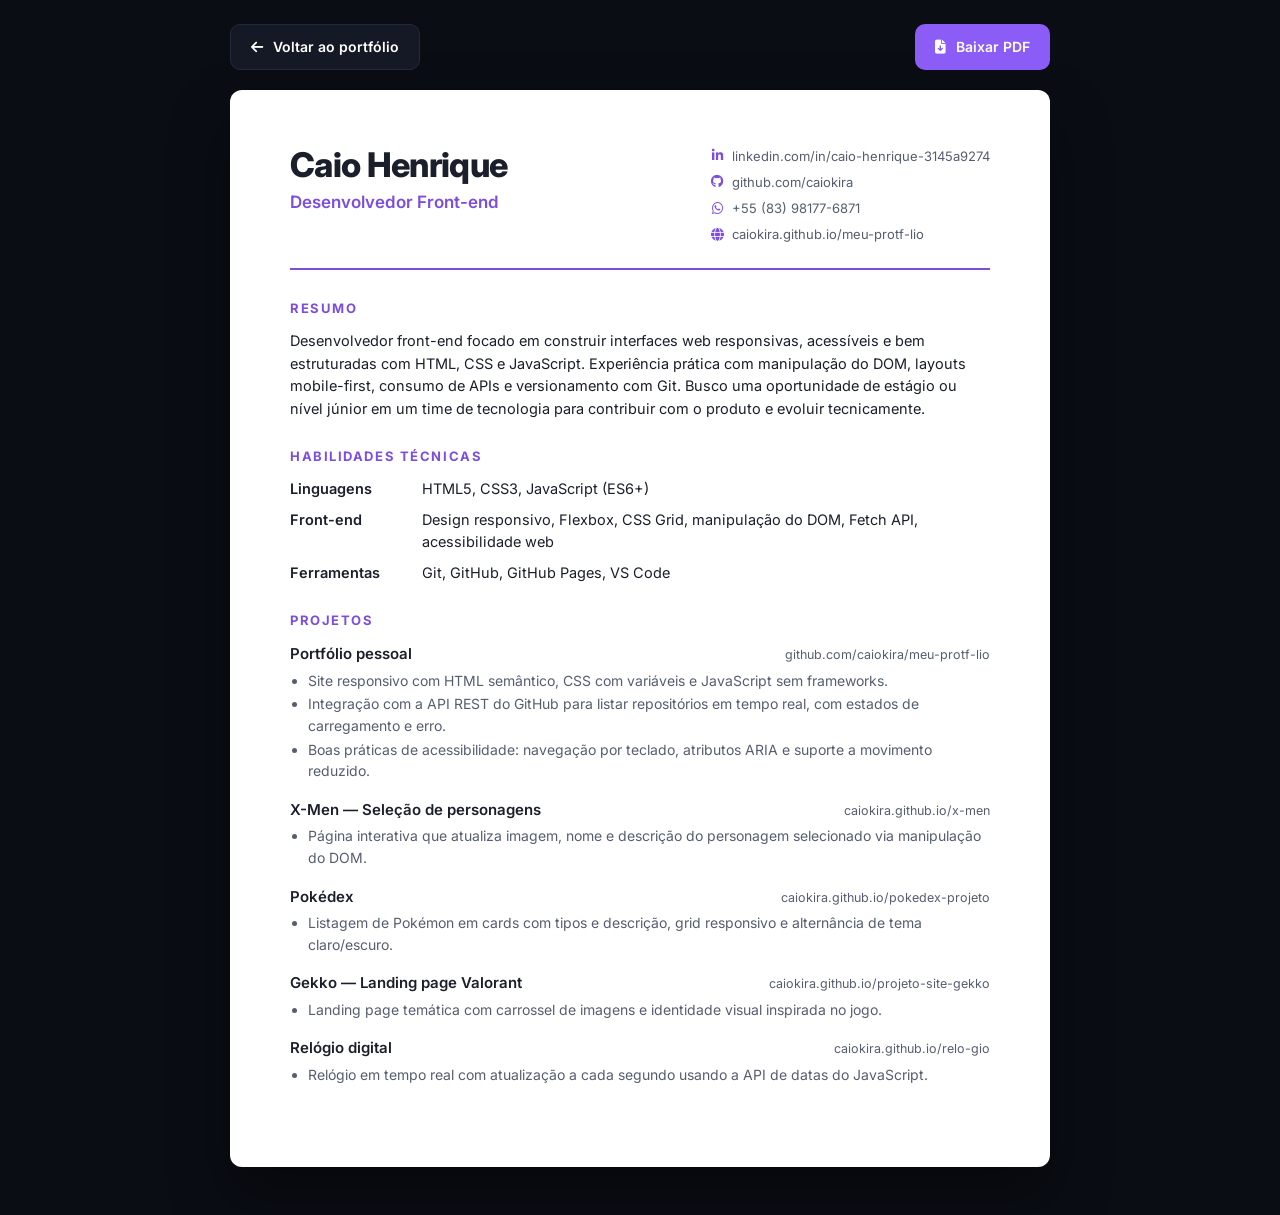
==== curriculo.html @ 42cfe8fe "Adiciona currículo e integração com a API do GitHub - Nova página curriculo.html com layout de impre" ====
<!DOCTYPE html>
<html lang="pt-BR">
<head>
    <meta charset="UTF-8">
    <meta name="viewport" content="width=device-width, initial-scale=1.0">
    <title>Currículo | Caio Henrique — Desenvolvedor Front-end</title>
    <meta name="description" content="Currículo de Caio Henrique, desenvolvedor front-end.">
    <meta name="robots" content="noindex">

    <link rel="icon" href="data:image/svg+xml,<svg xmlns='http://www.w3.org/2000/svg' viewBox='0 0 64 64'><rect width='64' height='64' rx='14' fill='%230a0d14'/><text x='50%' y='54%' text-anchor='middle' dominant-baseline='middle' font-family='monospace' font-weight='700' font-size='28' fill='%238b5cf6'>CH</text></svg>">

    <link rel="stylesheet" href="https://cdnjs.cloudflare.com/ajax/libs/font-awesome/6.5.2/css/all.min.css">
    <link rel="preconnect" href="https://fonts.googleapis.com">
    <link rel="preconnect" href="https://fonts.gstatic.com" crossorigin>
    <link href="https://fonts.googleapis.com/css2?family=Inter:wght@400;500;600;700;800&display=swap" rel="stylesheet">

    <link rel="stylesheet" href="./src/css/reset.css">
    <link rel="stylesheet" href="./src/css/curriculo.css">
</head>
<body>
    <div class="barra-acoes">
        <a href="./index.html" class="acao acao-secundaria">
            <i class="fa-solid fa-arrow-left"></i> Voltar ao portfólio
        </a>
        <button type="button" class="acao acao-primaria" id="baixar-pdf">
            <i class="fa-solid fa-file-arrow-down"></i> Baixar PDF
        </button>
    </div>

    <main class="folha">
        <header class="cv-cabecalho">
            <div>
                <h1>Caio Henrique</h1>
                <p class="cv-cargo">Desenvolvedor Front-end</p>
            </div>
            <ul class="cv-contatos">
                <li>
                    <i class="fa-brands fa-linkedin-in"></i>
                    <a href="https://www.linkedin.com/in/caio-henrique-3145a9274/">linkedin.com/in/caio-henrique-3145a9274</a>
                </li>
                <li>
                    <i class="fa-brands fa-github"></i>
                    <a href="https://github.com/caiokira">github.com/caiokira</a>
                </li>
                <li>
                    <i class="fa-brands fa-whatsapp"></i>
                    <a href="https://wa.me/5583981776871">+55 (83) 98177-6871</a>
                </li>
                <li>
                    <i class="fa-solid fa-globe"></i>
                    <a href="https://caiokira.github.io/meu-protf-lio/">caiokira.github.io/meu-protf-lio</a>
                </li>
            </ul>
        </header>

        <section class="cv-secao">
            <h2>Resumo</h2>
            <p>
                Desenvolvedor front-end focado em construir interfaces web responsivas, acessíveis e bem
                estruturadas com HTML, CSS e JavaScript. Experiência prática com manipulação do DOM,
                layouts mobile-first, consumo de APIs e versionamento com Git. Busco uma oportunidade
                de estágio ou nível júnior em um time de tecnologia para contribuir com o produto e
                evoluir tecnicamente.
            </p>
        </section>

        <section class="cv-secao">
            <h2>Habilidades técnicas</h2>
            <dl class="cv-habilidades">
                <div>
                    <dt>Linguagens</dt>
                    <dd>HTML5, CSS3, JavaScript (ES6+)</dd>
                </div>
                <div>
                    <dt>Front-end</dt>
                    <dd>Design responsivo, Flexbox, CSS Grid, manipulação do DOM, Fetch API, acessibilidade web</dd>
                </div>
                <div>
                    <dt>Ferramentas</dt>
                    <dd>Git, GitHub, GitHub Pages, VS Code</dd>
                </div>
            </dl>
        </section>

        <section class="cv-secao">
            <h2>Projetos</h2>

            <article class="cv-projeto">
                <div class="cv-projeto-topo">
                    <h3>Portfólio pessoal</h3>
                    <a href="https://github.com/caiokira/meu-protf-lio">github.com/caiokira/meu-protf-lio</a>
                </div>
                <ul>
                    <li>Site responsivo com HTML semântico, CSS com variáveis e JavaScript sem frameworks.</li>
                    <li>Integração com a API REST do GitHub para listar repositórios em tempo real, com estados de carregamento e erro.</li>
                    <li>Boas práticas de acessibilidade: navegação por teclado, atributos ARIA e suporte a movimento reduzido.</li>
                </ul>
            </article>

            <article class="cv-projeto">
                <div class="cv-projeto-topo">
                    <h3>X-Men — Seleção de personagens</h3>
                    <a href="https://caiokira.github.io/x-men/">caiokira.github.io/x-men</a>
                </div>
                <ul>
                    <li>Página interativa que atualiza imagem, nome e descrição do personagem selecionado via manipulação do DOM.</li>
                </ul>
            </article>

            <article class="cv-projeto">
                <div class="cv-projeto-topo">
                    <h3>Pokédex</h3>
                    <a href="https://caiokira.github.io/pokedex-projeto">caiokira.github.io/pokedex-projeto</a>
                </div>
                <ul>
                    <li>Listagem de Pokémon em cards com tipos e descrição, grid responsivo e alternância de tema claro/escuro.</li>
                </ul>
            </article>

            <article class="cv-projeto">
                <div class="cv-projeto-topo">
                    <h3>Gekko — Landing page Valorant</h3>
                    <a href="https://caiokira.github.io/projeto-site-gekko/">caiokira.github.io/projeto-site-gekko</a>
                </div>
                <ul>
                    <li>Landing page temática com carrossel de imagens e identidade visual inspirada no jogo.</li>
                </ul>
            </article>

            <article class="cv-projeto">
                <div class="cv-projeto-topo">
                    <h3>Relógio digital</h3>
                    <a href="https://caiokira.github.io/relo-gio/">caiokira.github.io/relo-gio</a>
                </div>
                <ul>
                    <li>Relógio em tempo real com atualização a cada segundo usando a API de datas do JavaScript.</li>
                </ul>
            </article>
        </section>
    </main>

    <script>
        document.getElementById('baixar-pdf').addEventListener('click', () => window.print());
    </script>
</body>
</html>
---- src/css/curriculo.css ----
:root {
    --cor-fundo: #0a0d14;
    --cor-folha: #ffffff;
    --cor-texto: #1a1f2b;
    --cor-texto-suave: #555e70;
    --cor-borda: #e3e6ec;
    --cor-primaria: #7c4ddf;
}

body {
    font-family: "Inter", system-ui, -apple-system, sans-serif;
    background-color: var(--cor-fundo);
    color: var(--cor-texto);
    line-height: 1.55;
    padding: 24px 16px 48px;
    -webkit-font-smoothing: antialiased;
}

a {
    color: inherit;
}

.barra-acoes {
    display: flex;
    flex-wrap: wrap;
    justify-content: space-between;
    gap: 12px;
    max-width: 820px;
    margin: 0 auto 20px;
}

.acao {
    display: inline-flex;
    align-items: center;
    gap: 10px;
    padding: 11px 20px;
    border-radius: 10px;
    font: inherit;
    font-size: 14px;
    font-weight: 600;
    color: #fff;
    cursor: pointer;
    transition: background-color 0.25s ease, border-color 0.25s ease;
}

.acao-primaria {
    background-color: #8b5cf6;
}

.acao-primaria:hover {
    background-color: var(--cor-primaria);
}

.acao-secundaria {
    border: 1px solid #232a3a;
    background-color: #141925;
}

.acao-secundaria:hover {
    border-color: #8b5cf6;
}

.acao:focus-visible {
    outline: 2px solid #22d3a6;
    outline-offset: 3px;
}

.folha {
    max-width: 820px;
    margin: 0 auto;
    padding: 56px 60px;
    background-color: var(--cor-folha);
    border-radius: 12px;
    box-shadow: 0 30px 60px rgba(0, 0, 0, 0.4);
}

.cv-cabecalho {
    display: flex;
    justify-content: space-between;
    align-items: flex-start;
    gap: 24px;
    padding-bottom: 24px;
    border-bottom: 2px solid var(--cor-primaria);
    margin-bottom: 28px;
}

.cv-cabecalho h1 {
    font-size: 34px;
    font-weight: 800;
    letter-spacing: -0.02em;
    line-height: 1.1;
}

.cv-cargo {
    font-size: 17px;
    font-weight: 600;
    color: var(--cor-primaria);
    margin-top: 6px;
}

.cv-contatos {
    display: flex;
    flex-direction: column;
    gap: 6px;
    font-size: 13px;
    color: var(--cor-texto-suave);
}

.cv-contatos li {
    display: flex;
    align-items: center;
    gap: 8px;
}

.cv-contatos i {
    width: 14px;
    text-align: center;
    color: var(--cor-primaria);
}

.cv-contatos a {
    text-decoration: none;
}

.cv-contatos a:hover {
    color: var(--cor-primaria);
}

.cv-secao {
    margin-bottom: 26px;
}

.cv-secao h2 {
    font-size: 13px;
    font-weight: 700;
    letter-spacing: 0.12em;
    text-transform: uppercase;
    color: var(--cor-primaria);
    margin-bottom: 12px;
}

.cv-secao > p {
    font-size: 14.5px;
}

.cv-habilidades {
    display: grid;
    gap: 8px;
    font-size: 14.5px;
}

.cv-habilidades div {
    display: grid;
    grid-template-columns: 120px 1fr;
    gap: 12px;
}

.cv-habilidades dt {
    font-weight: 600;
}

.cv-projeto {
    margin-bottom: 16px;
    break-inside: avoid;
}

.cv-projeto-topo {
    display: flex;
    flex-wrap: wrap;
    justify-content: space-between;
    align-items: baseline;
    gap: 4px 16px;
    margin-bottom: 4px;
}

.cv-projeto h3 {
    font-size: 15px;
    font-weight: 600;
}

.cv-projeto-topo a {
    font-size: 12.5px;
    color: var(--cor-texto-suave);
    text-decoration: none;
}

.cv-projeto ul {
    list-style: disc;
    padding-left: 18px;
    font-size: 14px;
    color: var(--cor-texto-suave);
}

.cv-projeto li + li {
    margin-top: 2px;
}

@media (max-width: 640px) {
    .folha {
        padding: 32px 22px;
    }

    .cv-cabecalho {
        flex-direction: column;
    }

    .cv-contatos {
        word-break: break-all;
    }

    .cv-habilidades div {
        grid-template-columns: 1fr;
        gap: 0;
    }
}

@media print {
    @page {
        size: A4;
        margin: 14mm 16mm;
    }

    body {
        background: none;
        padding: 0;
    }

    .barra-acoes {
        display: none;
    }

    .folha {
        max-width: none;
        padding: 0;
        border-radius: 0;
        box-shadow: none;
    }

    a {
        text-decoration: none;
    }
}
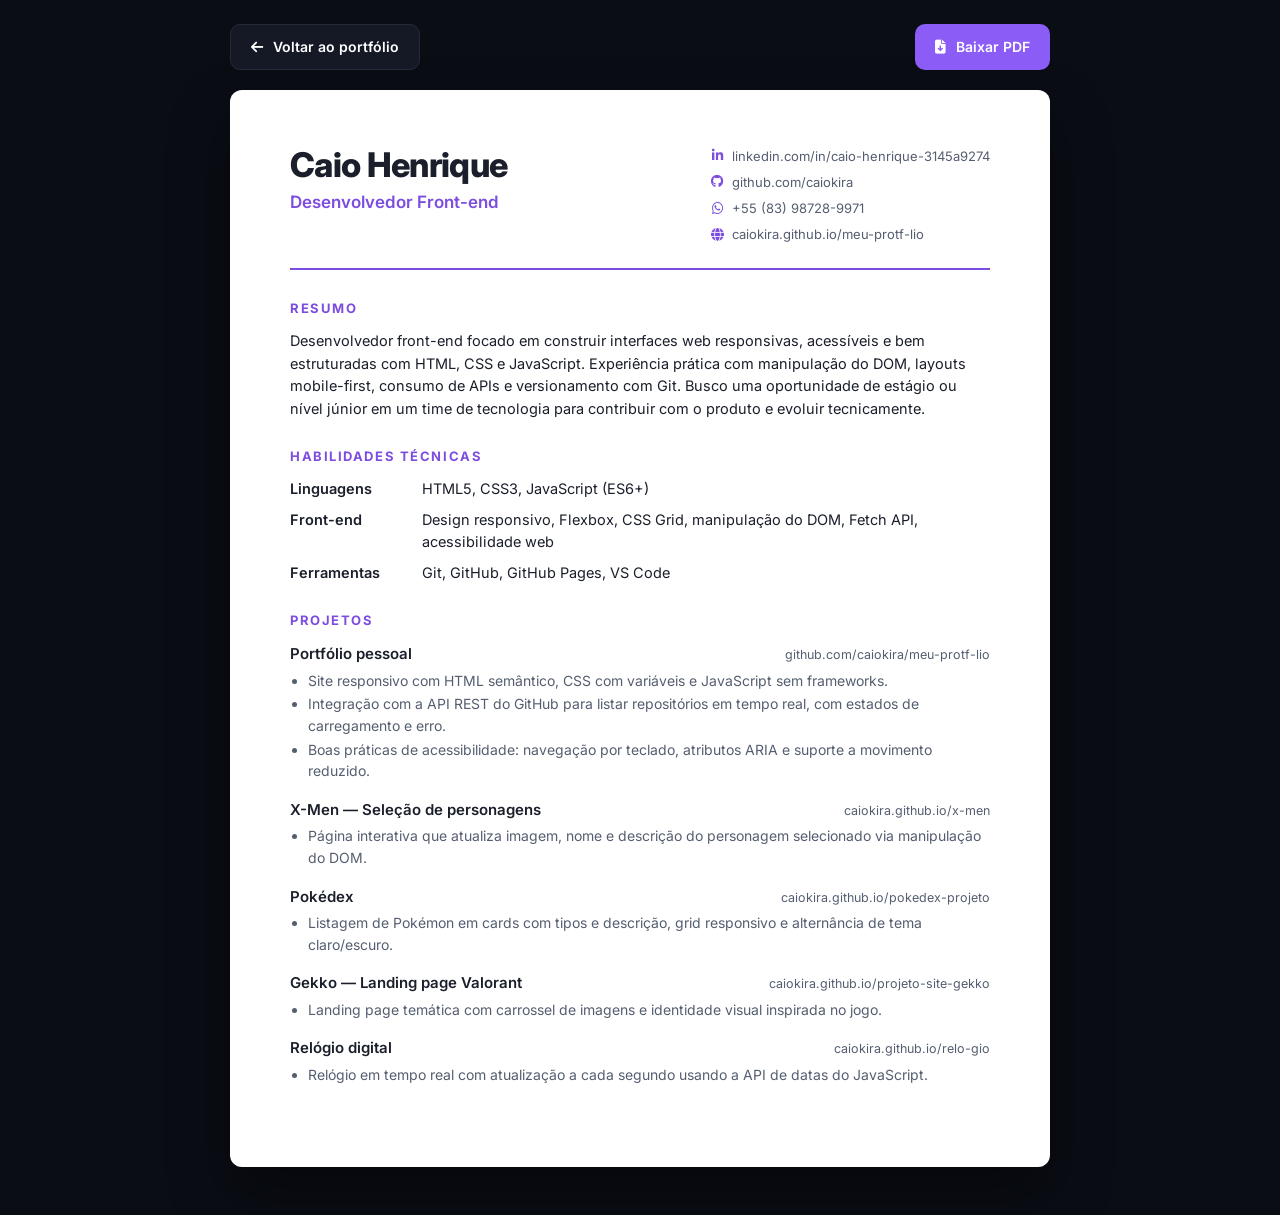
==== commit 7ed92fb9: "Atualiza número de contato do WhatsApp Co-Authored-By: Claude Opus 5.5 <noreply@anthropic.com> Claud" ====
--- a/curriculo.html
+++ b/curriculo.html
@@ -44,7 +44,7 @@
                 </li>
                 <li>
                     <i class="fa-brands fa-whatsapp"></i>
-                    <a href="https://wa.me/5583981776871">+55 (83) 98177-6871</a>
+                    <a href="https://wa.me/5583987289971">+55 (83) 98728-9971</a>
                 </li>
                 <li>
                     <i class="fa-solid fa-globe"></i>
